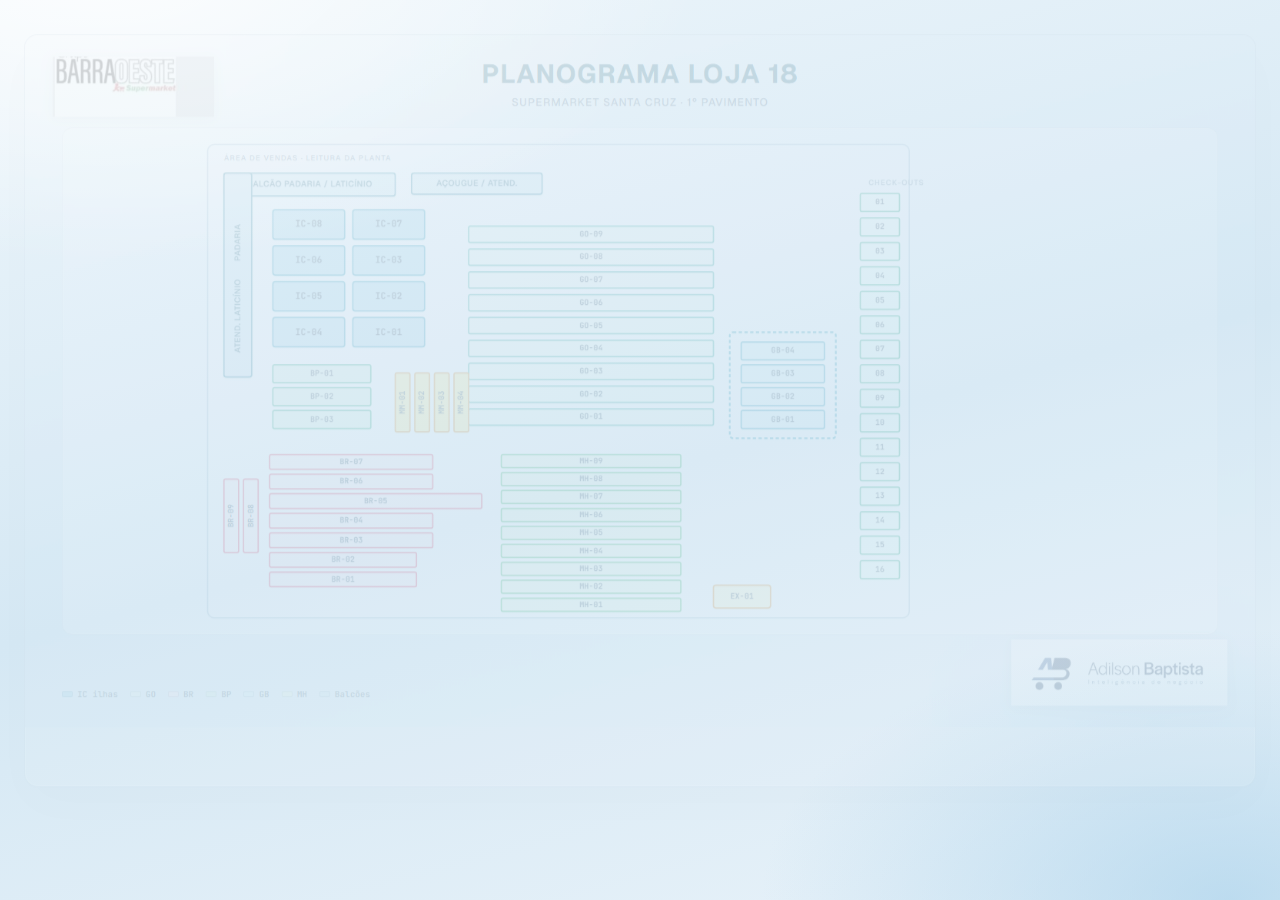
==== index.html @ 5ab786e8 "cod: atualiza arq planograma 18" ====
﻿<!DOCTYPE html>
<html lang="pt-BR">
<head>
  <meta charset="utf-8" />
  <meta http-equiv="refresh" content="0; url=planograma/index.html" />
  <title>Planograma Loja 18</title>
  <link rel="canonical" href="planograma/index.html" />
</head>
<body>
  <p><a href="planograma/index.html">Abrir Planograma Loja 18</a></p>
</body>
</html>
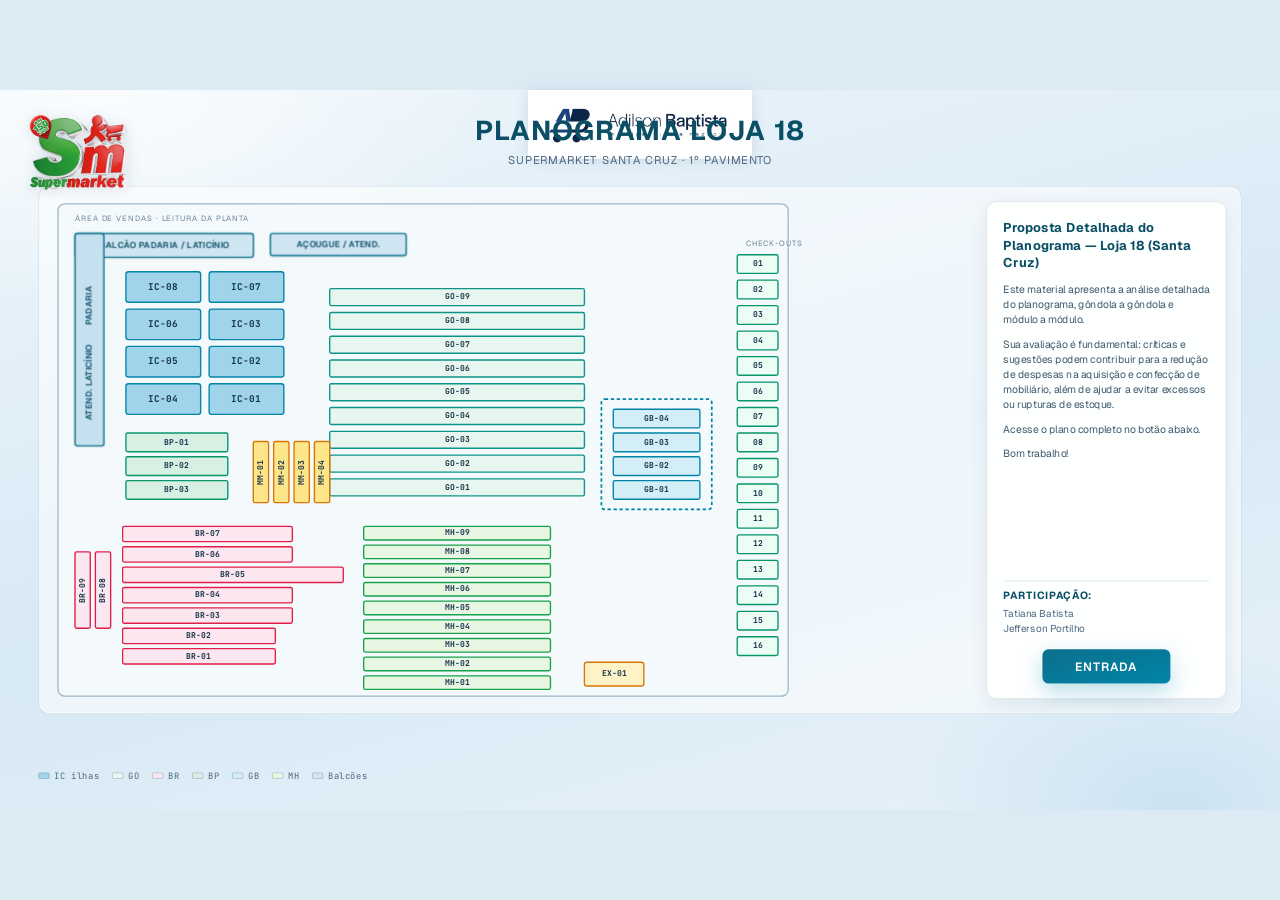
==== commit c6ec6eeb: "doc: entrada do site aponta para a capa Co-authored-by: Cursor <cursoragent@cursor.com>" ====
--- a/index.html
+++ b/index.html
@@ -2,11 +2,11 @@
 <html lang="pt-BR">
 <head>
   <meta charset="utf-8" />
-  <meta http-equiv="refresh" content="0; url=planograma/index.html" />
+  <meta http-equiv="refresh" content="0; url=planograma/capa.html" />
   <title>Planograma Loja 18</title>
-  <link rel="canonical" href="planograma/index.html" />
+  <link rel="canonical" href="planograma/capa.html" />
 </head>
 <body>
-  <p><a href="planograma/index.html">Abrir Planograma Loja 18</a></p>
+  <p><a href="planograma/capa.html">Abrir Planograma Loja 18</a></p>
 </body>
 </html>
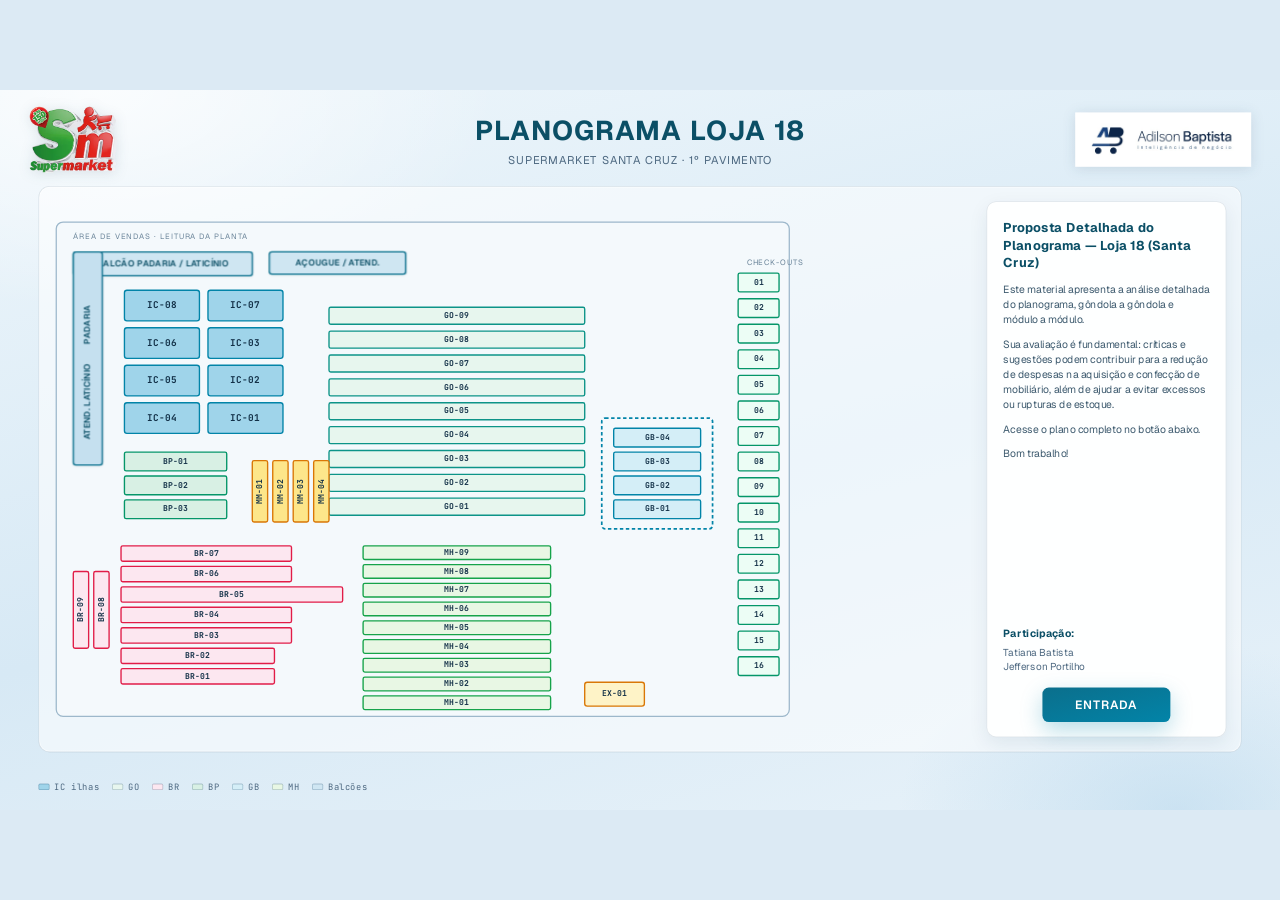
==== commit 436d1143: "fix: separa logos na capa e força index para análise Cabeçalho em grid evita sobreposição; Entrada a" ====
--- a/index.html
+++ b/index.html
@@ -2,11 +2,13 @@
 <html lang="pt-BR">
 <head>
   <meta charset="utf-8" />
-  <meta http-equiv="refresh" content="0; url=planograma/capa.html" />
+  <meta http-equiv="refresh" content="0; url=planograma/capa.html?v=2" />
+  <meta http-equiv="Cache-Control" content="no-cache, no-store, must-revalidate" />
   <title>Planograma Loja 18</title>
   <link rel="canonical" href="planograma/capa.html" />
+  <script>location.replace("planograma/capa.html?v=2");</script>
 </head>
 <body>
-  <p><a href="planograma/capa.html">Abrir Planograma Loja 18</a></p>
+  <p><a href="planograma/capa.html?v=2">Abrir Planograma Loja 18</a></p>
 </body>
 </html>
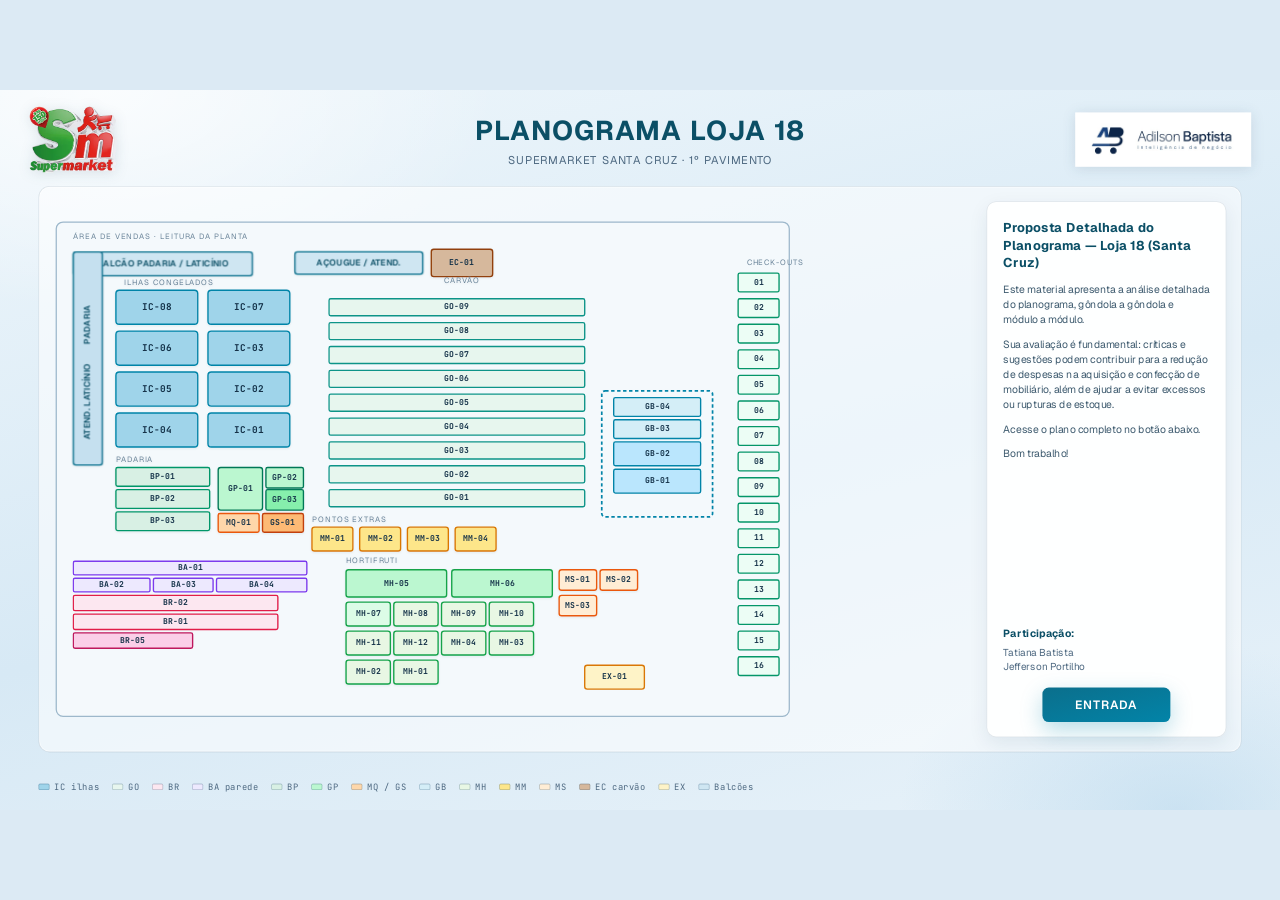
==== commit d71a41ab: "doc: atualização base 09-09-26 Co-authored-by: Cursor <cursoragent@cursor.com>" ====
--- a/index.html
+++ b/index.html
@@ -2,13 +2,13 @@
 <html lang="pt-BR">
 <head>
   <meta charset="utf-8" />
-  <meta http-equiv="refresh" content="0; url=planograma/capa.html?v=2" />
+  <meta http-equiv="refresh" content="0; url=planograma/capa.html?v=lj01-0909-26" />
   <meta http-equiv="Cache-Control" content="no-cache, no-store, must-revalidate" />
   <title>Planograma Loja 18</title>
   <link rel="canonical" href="planograma/capa.html" />
-  <script>location.replace("planograma/capa.html?v=2");</script>
+  <script>location.replace("planograma/capa.html?v=lj01-0909-26");</script>
 </head>
 <body>
-  <p><a href="planograma/capa.html?v=2">Abrir Planograma Loja 18</a></p>
+  <p><a href="planograma/capa.html?v=lj01-0909-26">Abrir Planograma Loja 18</a></p>
 </body>
 </html>
